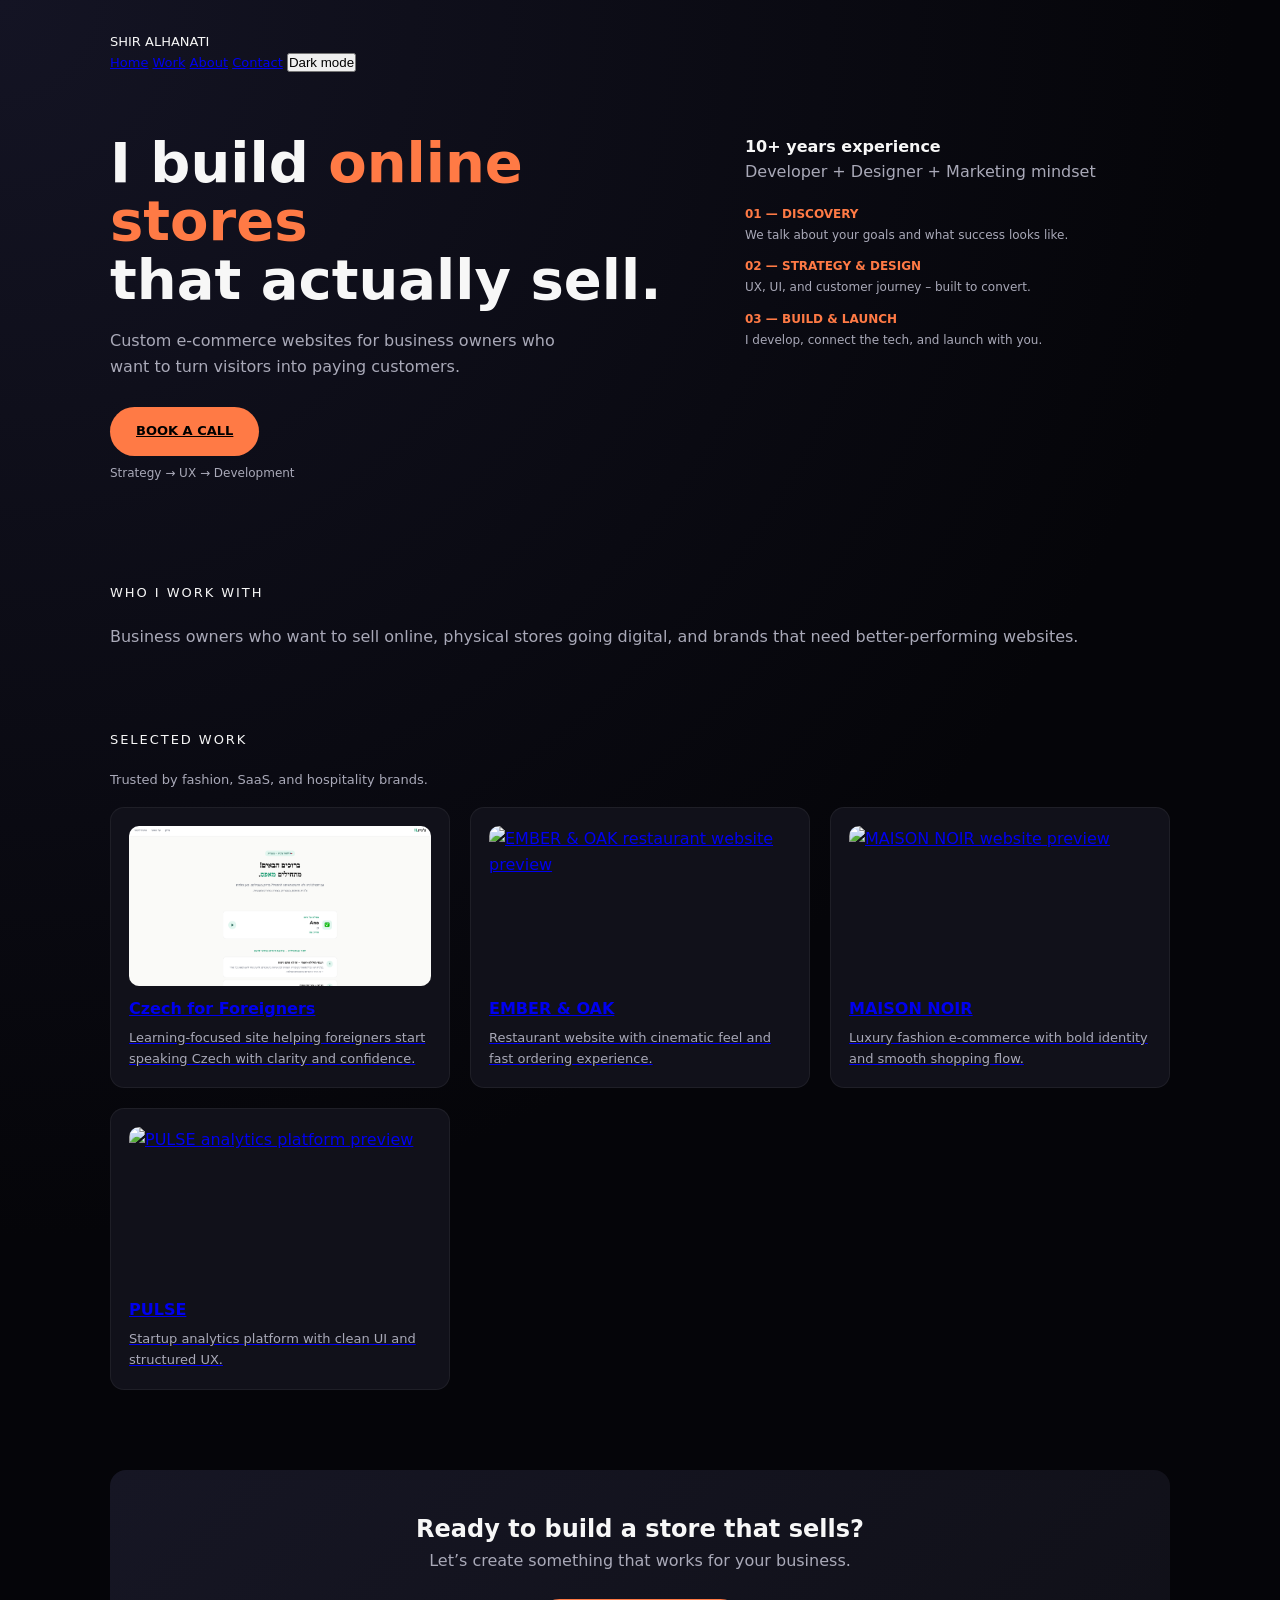
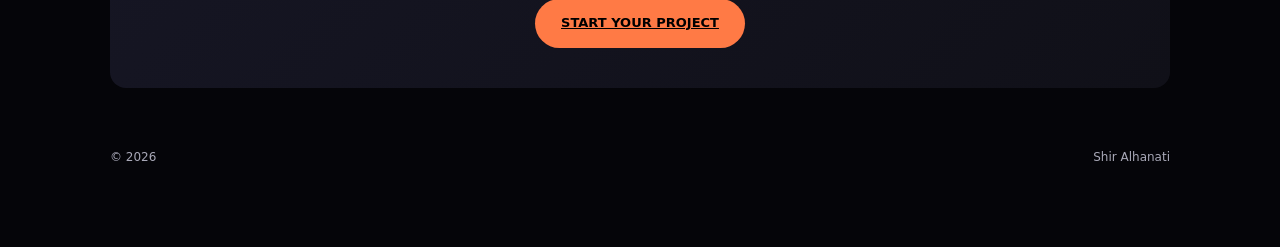
==== index.html @ 00296b47 "Update index.html" ====
<!DOCTYPE html>
<html lang="en" data-theme="dark">
<head>
<meta charset="UTF-8" />
<meta name="viewport" content="width=device-width, initial-scale=1" />
<title>Shir Alhanati — E-commerce Web Designer</title>

<style>
:root {
  --bg: #050509;
  --bg-gradient: radial-gradient(circle at top left, #141424 0, #050509 55%);
  --text: #f7f7f7;
  --muted: #a9a9b8;
  --accent: #ff7a45;
  --card: #11111a;
}

/* מצב בהיר */
:root[data-theme='light'] {
  --bg: #f3f4f8;
  --bg-gradient: radial-gradient(circle at top left, #ffffff 0, #e2e6f2 55%);
  --text: #151623;
  --muted: #6b6f82;
  --accent: #ff8b5c; /* קצת יותר רך מהכתום הקיים */
  --card: #ffffff;
}

* { box-sizing: border-box; margin: 0; padding: 0; }

body {
  font-family: system-ui, -apple-system, "Inter", sans-serif;
  background: var(--bg-gradient);
  color: var(--text);
  line-height: 1.6;
}

.page {
  max-width: 1100px;
  margin: auto;
  padding: 32px 20px 80px;
}

header {
  display: flex;
  justify-content: space-between;
  margin-bottom: 60px;
  font-size: 13px;
}

.badge { color: var(--muted); }

/* כפתור מצב */
.theme-toggle {
  border-radius: 999px;
  padding: 6px 14px;
  font-size: 12px;
  border: 1px solid rgba(255,255,255,0.2);
  background: rgba(0,0,0,0.25);
  color: var(--text);
  cursor: pointer;
}

:root[data-theme='light'] .theme-toggle {
  border-color: rgba(0,0,0,0.15);
  background: rgba(255,255,255,0.85);
}

/* HERO */
.hero {
  display: grid;
  grid-template-columns: 1.4fr 1fr;
  gap: 40px;
  margin-bottom: 100px;
}

@media (max-width: 768px) {
  .hero { grid-template-columns: 1fr; }
}

.hero-title {
  font-size: clamp(38px, 6vw, 56px);
  line-height: 1.05;
  margin-bottom: 18px;
  opacity: 0;
  transform: translateY(20px);
  animation: fadeUp 0.8s ease forwards;
}

.accent { color: var(--accent); }

.hero-text {
  color: var(--muted);
  max-width: 460px;
  margin-bottom: 28px;
  opacity: 0;
  transform: translateY(20px);
  animation: fadeUp 0.8s ease forwards;
  animation-delay: 0.2s;
}

.cta {
  display: inline-block;
  padding: 14px 26px;
  background: var(--accent);
  color: black;
  border-radius: 999px;
  font-weight: 600;
  text-transform: uppercase;
  font-size: 13px;
  transition: transform 0.2s ease, box-shadow 0.2s ease;
}

.cta:hover {
  transform: translateY(-3px) scale(1.02);
  box-shadow: 0 10px 30px rgba(0,0,0,0.5);
}

.-card {
  background: var(--card);
  padding: 20px;
  border-radius: 16px;
  border: 1px solid rgba(255,255,255,0.08);
  transition: transform 0.3s ease;
}

.-card:hover {
  transform: rotate(-1deg) scale(1.02);
}

/* כרטיסי פרויקטים */
.card {
  background: var(--card);
  padding: 18px;
  border-radius: 14px;
  border: 1px solid rgba(255,255,255,0.06);
  transition: transform 0.2s ease, border 0.2s ease, box-shadow 0.2s ease;
  overflow: hidden; /* כדי שהתמונה תישאר בתוך הכרטיס */
}

.card:hover {
  transform: translateY(-6px) scale(1.02);
  border: 1px solid rgba(255,255,255,0.2);
  box-shadow: 0 18px 40px rgba(0,0,0,0.55);
}

.project-image {
  width: 100%;
  height: 160px;        /* אפשר לשחק בין 140–200 */
  object-fit: cover;
  border-radius: 10px;
  display: block;
  margin-bottom: 10px;
  transition: transform 0.25s ease;
}

.card:hover .project-image {
  transform: scale(1.05) translateY(-2px);
}

/* SECTION */
.section { margin-bottom: 80px; }

.section-title {
  font-size: 13px;
  text-transform: uppercase;
  letter-spacing: 0.15em;
  margin-bottom: 20px;
}

.text-muted { color: var(--muted); }

/* GRID */
.grid {
  display: grid;
  gap: 20px;
}

.grid-3 {
  grid-template-columns: repeat(3, 1fr);
}

@media (max-width: 900px) {
  .grid-3 { grid-template-columns: 1fr 1fr; }
}

@media (max-width: 600px) {
  .grid-3 { grid-template-columns: 1fr; }
}

.project-title { font-weight: 600; margin-bottom: 6px; }
.project-desc { font-size: 13px; color: var(--muted); }

/* CTA SECTION */
.cta-section {
  text-align: center;
  padding: 40px;
  border-radius: 16px;
  background: linear-gradient(135deg, #161624, #101018);
}

/* אפשר להחליף ל-var אם תרצי שגם היא תתבהר */
:root[data-theme='light'] .cta-section {
  background: linear-gradient(135deg, #ffffff, #e5e7f0);
}

footer {
  margin-top: 60px;
  font-size: 12px;
  color: var(--muted);
  display: flex;
  justify-content: space-between;
}

/* ANIMATIONS */
@keyframes fadeUp {
  to {
    opacity: 1;
    transform: translateY(0);
  }
}

.reveal {
  opacity: 0;
  transform: translateY(20px);
  transition: all 0.6s ease;
}

.reveal.active {
  opacity: 1;
  transform: translateY(0);
}
</style>
</head>

<body>
<div class="page">

<header>
  <nav class="nav">
    <div class="logo">
      SHIR <span>ALHANATI</span>
    </div>
    <div class="nav-links">
      <a href="/" class="active">Home</a>
      <a href="/#work">Work</a>
      <a href="/about.html">About</a>
      <a href="mailto:shiralhanati@icloud.com?subject=Start%20a%20project">Contact</a>
      <button class="toggle-btn" id="themeToggle">Dark mode</button>
    </div>
  </nav>
</header>

<section class="hero">

<div>
  <h1 class="hero-title">
    I build <span class="accent">online stores</span><br>
    that actually sell.
  </h1>

  <p class="hero-text">
    Custom e-commerce websites for business owners who want to turn visitors into paying customers.
  </p>

  <a class="cta" href="mailto:shiralhanati@icloud.com?subject=Book%20a%20call">Book a call</a>
  <p class="text-muted" style="font-size:12px; margin-top:8px;">
    Strategy → UX → Development
  </p>
</div>

<div class="hero-card">
  <strong>10+ years experience</strong>
  <p class="text-muted" style="margin-bottom: 20px;">Developer + Designer + Marketing mindset</p>

  <div style="display: flex; flex-direction: column; gap: 12px; margin-top: 8px;">
    <div>
      <div style="font-size: 12px; color: var(--accent); font-weight: 600; margin-bottom: 2px;">01 — DISCOVERY</div>
      <div style="font-size: 12px; color: var(--muted);">We talk about your goals and what success looks like.</div>
    </div>
    <div>
      <div style="font-size: 12px; color: var(--accent); font-weight: 600; margin-bottom: 2px;">02 — STRATEGY & DESIGN</div>
      <div style="font-size: 12px; color: var(--muted);">UX, UI, and customer journey – built to convert.</div>
    </div>
    <div>
      <div style="font-size: 12px; color: var(--accent); font-weight: 600; margin-bottom: 2px;">03 — BUILD & LAUNCH</div>
      <div style="font-size: 12px; color: var(--muted);">I develop, connect the tech, and launch with you.</div>
    </div>
  </div>
</div>

</section>

<section class="section reveal">
  <div class="section-title">Who I work with</div>
  <div class="text-muted">
    Business owners who want to sell online, physical stores going digital, and brands that need better-performing websites.
  </div>
</section>

<section class="section reveal">
  <div class="section-title">Selected work</div>
  <p class="text-muted" style="margin-bottom:16px; font-size:13px;">
    Trusted by fashion, SaaS, and hospitality brands.
  </p>

  <div class="grid grid-3">
    <a class="card" href="https://czech-for-foreigners.netlify.app/" target="_blank">
      <img class="project-image"
           src="assets/czech-for-foreigners-screenshot.png"
           alt="Czech for Foreigners website preview">
      <div class="project-title">Czech for Foreigners</div>
      <div class="project-desc">
        Learning-focused site helping foreigners start speaking Czech with clarity and confidence.
      </div>
    </a>

    <a class="card" href="https://ember-and-oak-pink.vercel.app/" target="_blank">
      <img class="project-image"
           src="assets/ember-and-oak-screenshot.png"
           alt="EMBER & OAK restaurant website preview">
      <div class="project-title">EMBER & OAK</div>
      <div class="project-desc">
        Restaurant website with cinematic feel and fast ordering experience.
      </div>
    </a>

    <a class="card" href="https://maison-noir-nu.vercel.app/" target="_blank">
      <img class="project-image"
           src="assets/maison-noir-screenshot.png"
           alt="MAISON NOIR website preview">
      <div class="project-title">MAISON NOIR</div>
      <div class="project-desc">
        Luxury fashion e-commerce with bold identity and smooth shopping flow.
      </div>
    </a>

    <a class="card" href="https://pulse-saas-tau.vercel.app/" target="_blank">
      <img class="project-image"
           src="assets/pulse-screenshot.png"
           alt="PULSE analytics platform preview">
      <div class="project-title">PULSE</div>
      <div class="project-desc">
        Startup analytics platform with clean UI and structured UX.
      </div>
    </a>
  </div>
</section>

<section class="cta-section reveal">
  <h2>Ready to build a store that sells?</h2>
  <p class="text-muted">Let’s create something that works for your business.</p>
  <br>
  <a class="cta" href="mailto:shiralhanati@icloud.com">Start your project</a>
</section>

<footer>
  <span>© 2026</span>
  <span>Shir Alhanati</span>
</footer>

</div>

<script>
const reveals = document.querySelectorAll('.reveal');

function checkReveals() {
  reveals.forEach(el => {
    const top = el.getBoundingClientRect().top;
    if (top < window.innerHeight) {
      el.classList.add('active');
    }
  });
}

window.addEventListener('scroll', checkReveals);
checkReveals();

const toggleBtn = document.getElementById('theme-toggle');
const root = document.documentElement;
let currentTheme = root.dataset.theme || 'dark';

function applyTheme(theme) {
  root.setAttribute('data-theme', theme);
  toggleBtn.textContent = theme === 'light' ? 'Dark mode' : 'Light mode';
}

applyTheme(currentTheme);

toggleBtn.addEventListener('click', () => {
  currentTheme = currentTheme === 'dark' ? 'light' : 'dark';
  applyTheme(currentTheme);
});
</script>

</body>
</html>
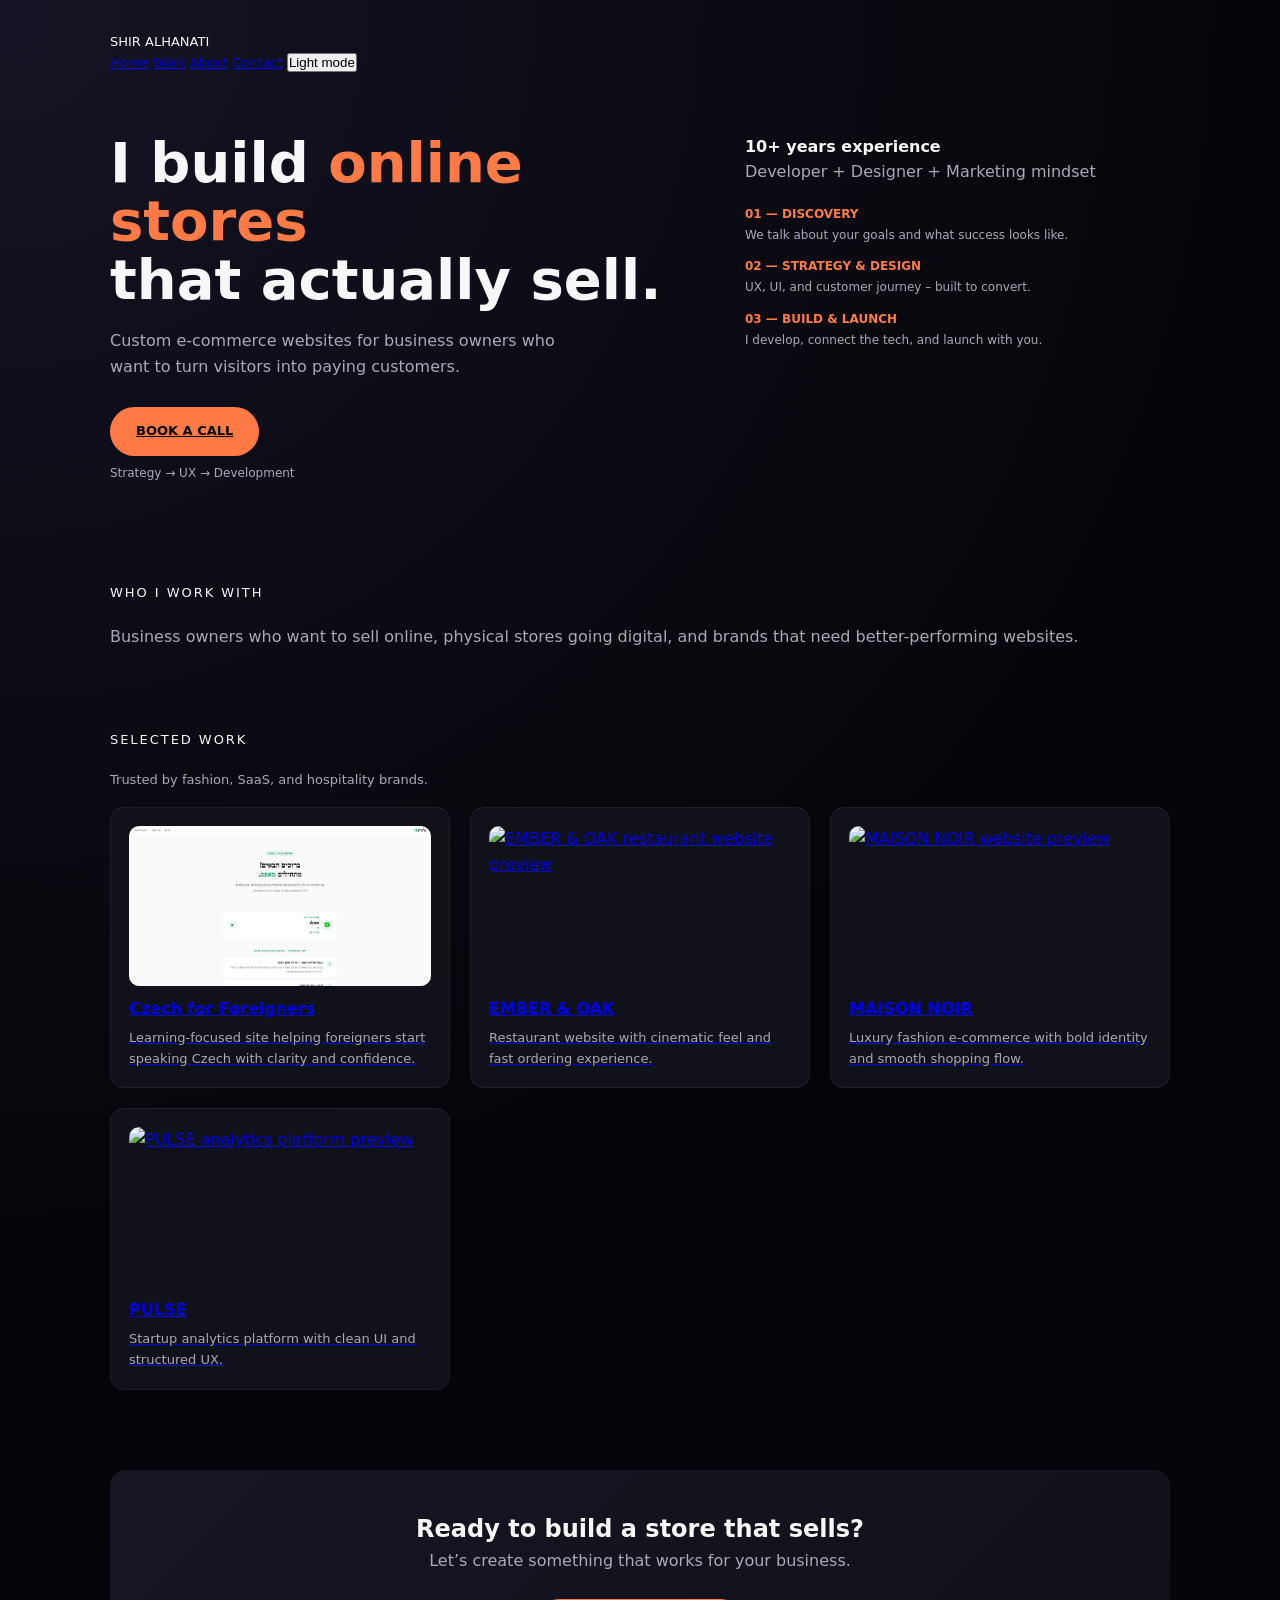
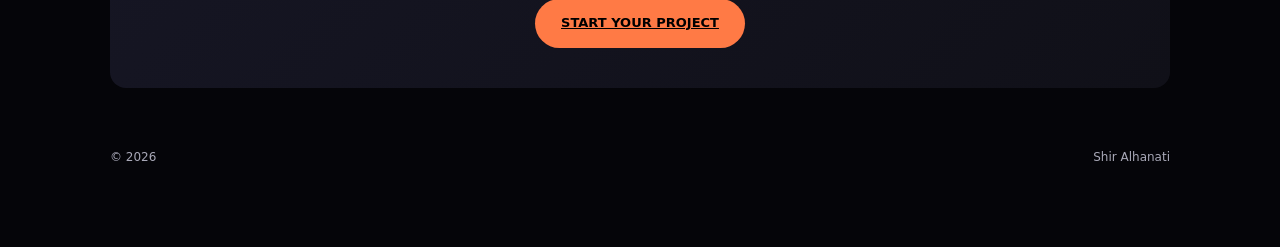
==== commit 10565928: "Update index.html" ====
--- a/index.html
+++ b/index.html
@@ -361,35 +361,36 @@
 </div>
 
 <script>
-const reveals = document.querySelectorAll('.reveal');
-
-function checkReveals() {
-  reveals.forEach(el => {
-    const top = el.getBoundingClientRect().top;
-    if (top < window.innerHeight) {
-      el.classList.add('active');
-    }
+  const root = document.documentElement;
+  const toggleBtn = document.getElementById('themeToggle');
+  let currentTheme = localStorage.getItem('theme') || 'dark';
+
+  function applyTheme(theme) {
+    root.setAttribute('data-theme', theme);
+    // הטקסט על הכפתור: מה יקרה *אחרי* שלוחצים
+    toggleBtn.textContent = theme === 'light' ? 'Dark mode' : 'Light mode';
+  }
+
+  applyTheme(currentTheme);
+
+  toggleBtn.addEventListener('click', () => {
+    currentTheme = currentTheme === 'dark' ? 'light' : 'dark';
+    localStorage.setItem('theme', currentTheme);
+    applyTheme(currentTheme);
   });
-}
-
-window.addEventListener('scroll', checkReveals);
-checkReveals();
-
-const toggleBtn = document.getElementById('theme-toggle');
-const root = document.documentElement;
-let currentTheme = root.dataset.theme || 'dark';
-
-function applyTheme(theme) {
-  root.setAttribute('data-theme', theme);
-  toggleBtn.textContent = theme === 'light' ? 'Dark mode' : 'Light mode';
-}
-
-applyTheme(currentTheme);
-
-toggleBtn.addEventListener('click', () => {
-  currentTheme = currentTheme === 'dark' ? 'light' : 'dark';
-  applyTheme(currentTheme);
-});
+
+  // אם את משתמשת ב-reveal בדף הבית:
+  const reveals = document.querySelectorAll('.reveal');
+  function checkReveals() {
+    reveals.forEach(el => {
+      const top = el.getBoundingClientRect().top;
+      if (top < window.innerHeight) {
+        el.classList.add('active');
+      }
+    });
+  }
+  window.addEventListener('scroll', checkReveals);
+  checkReveals();
 </script>
 
 </body>
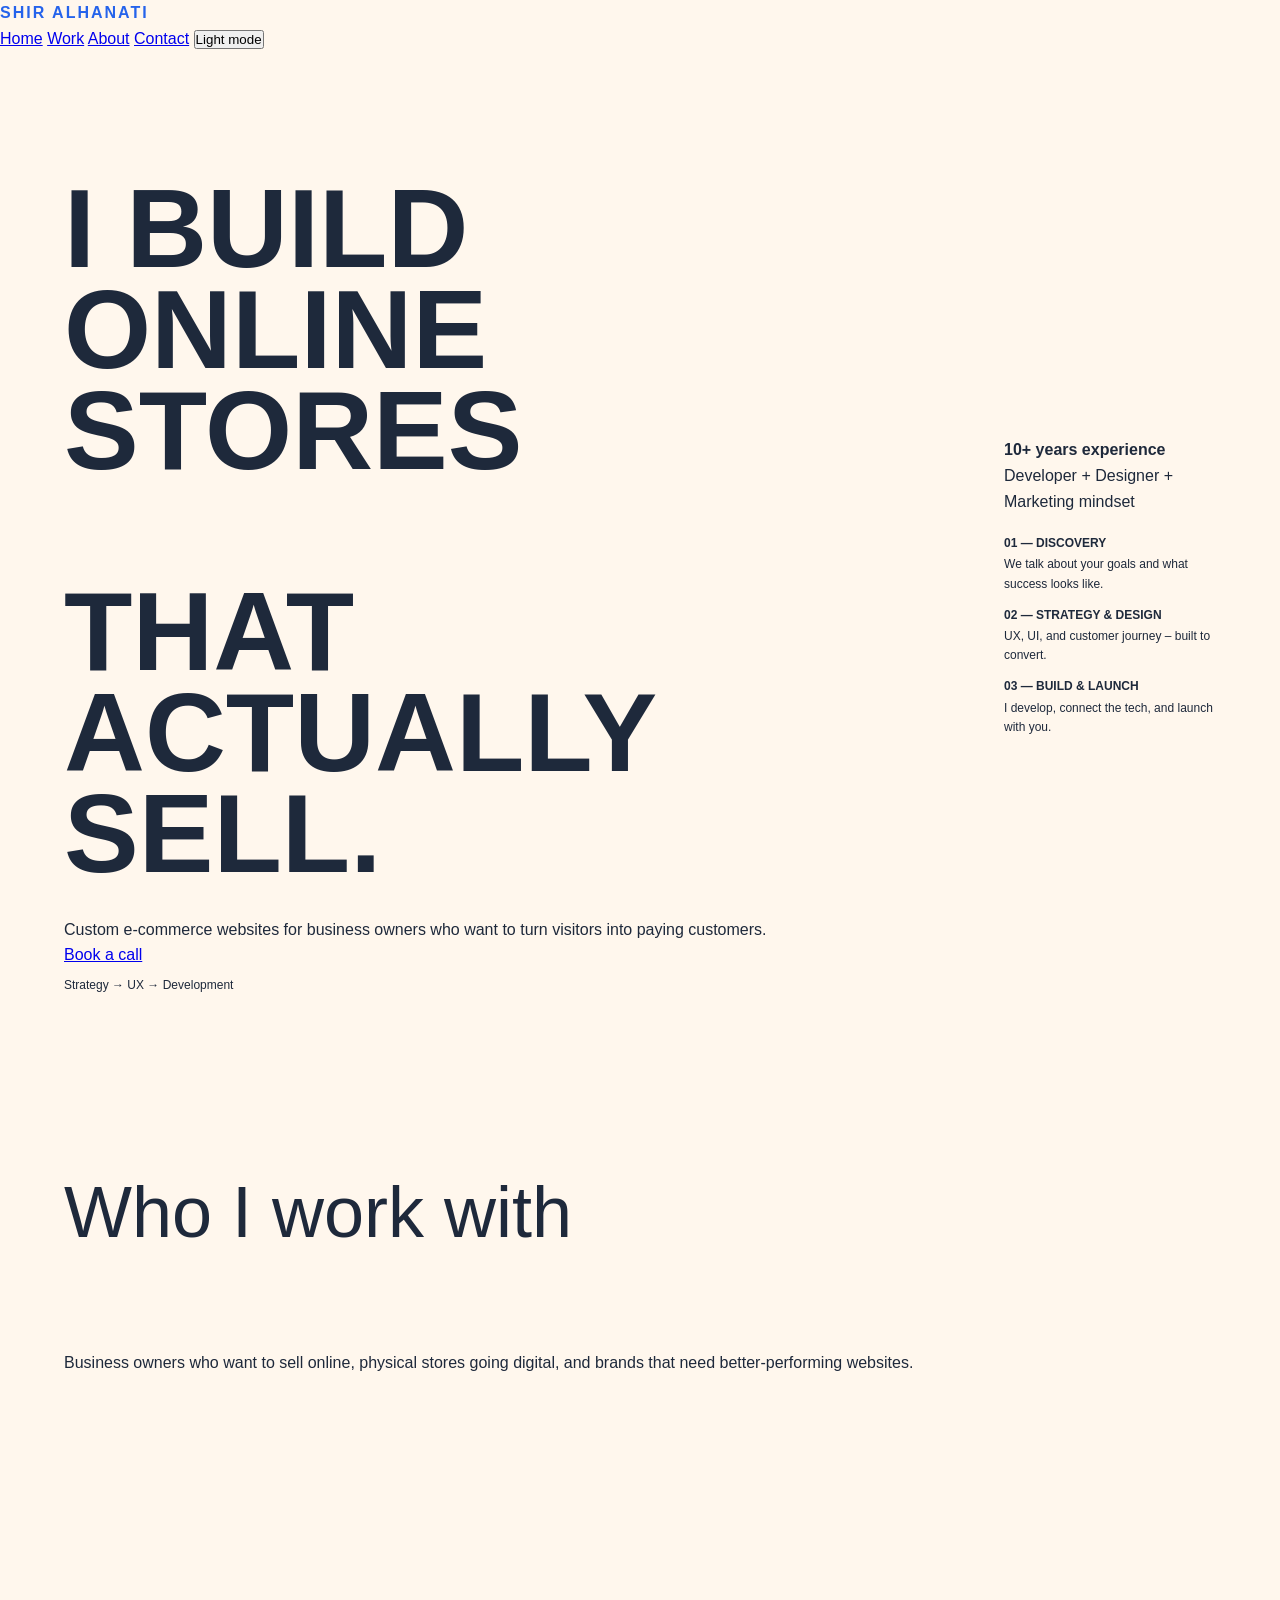
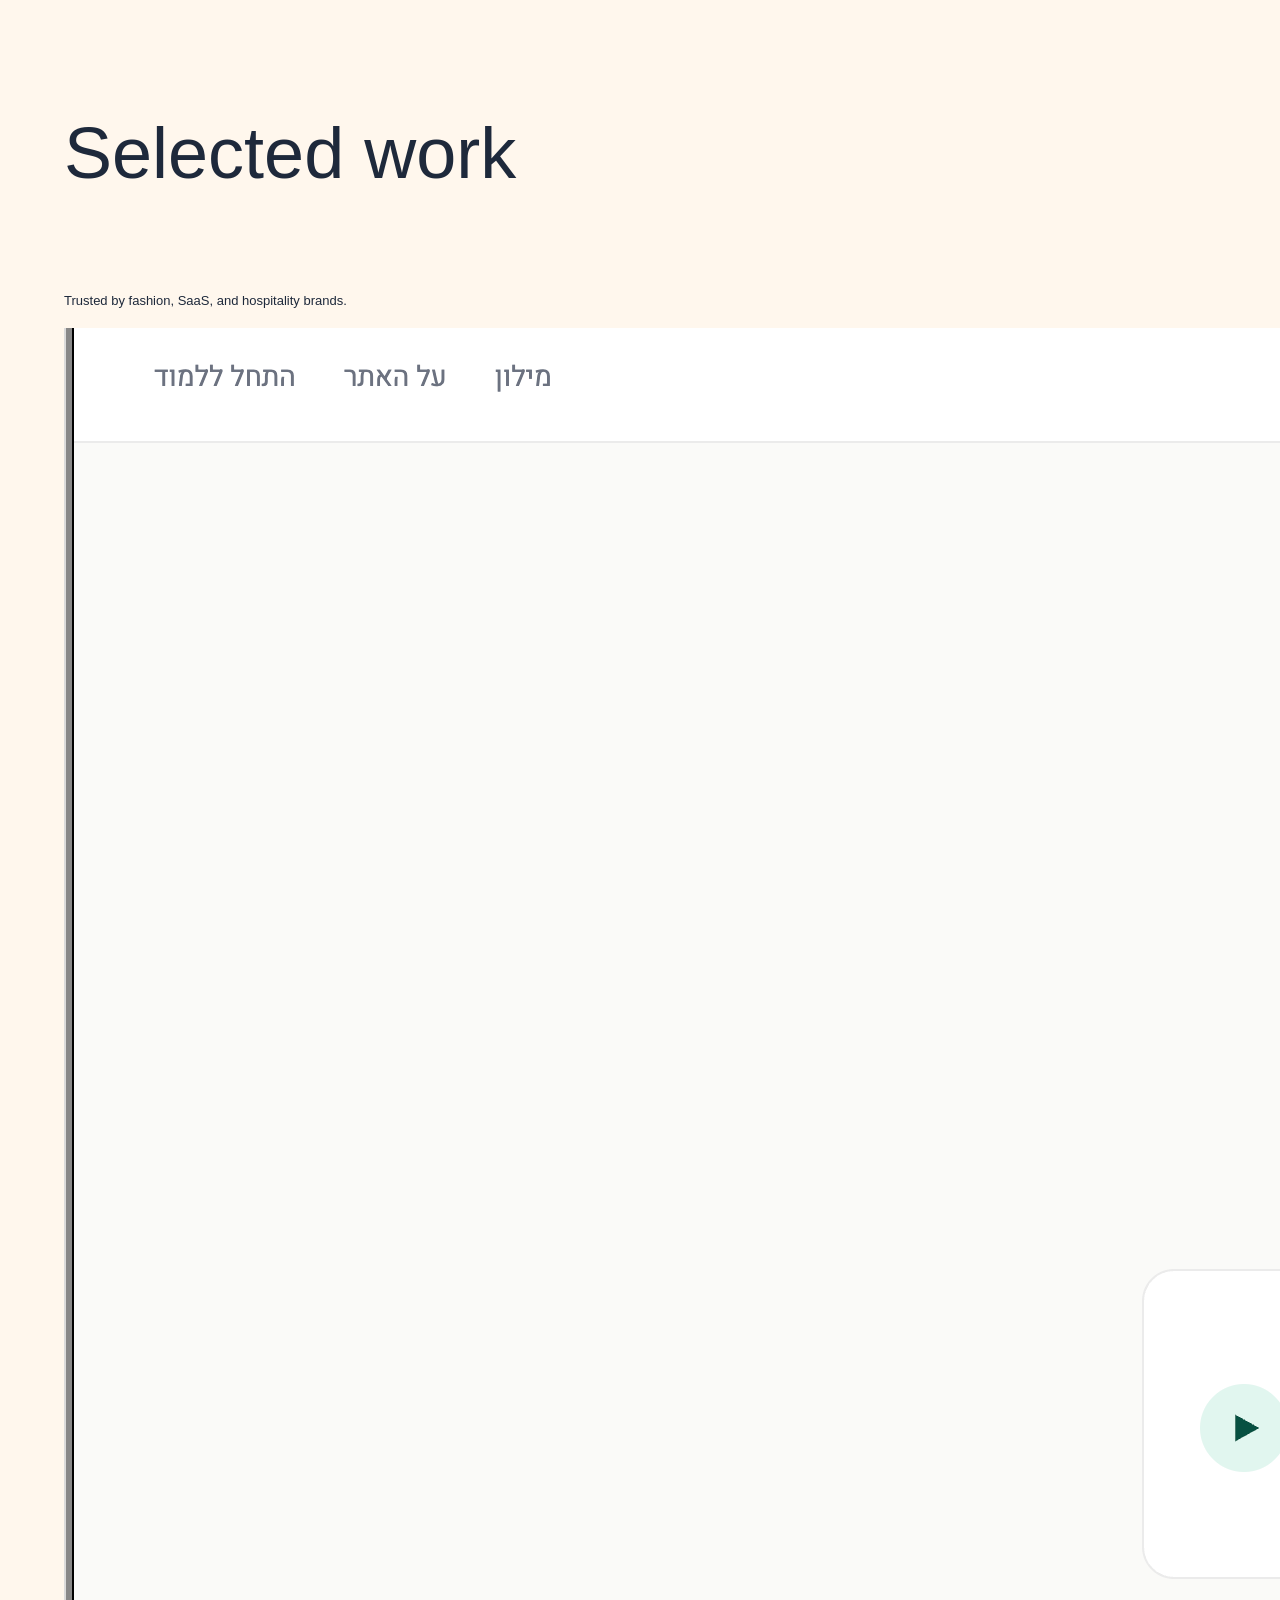
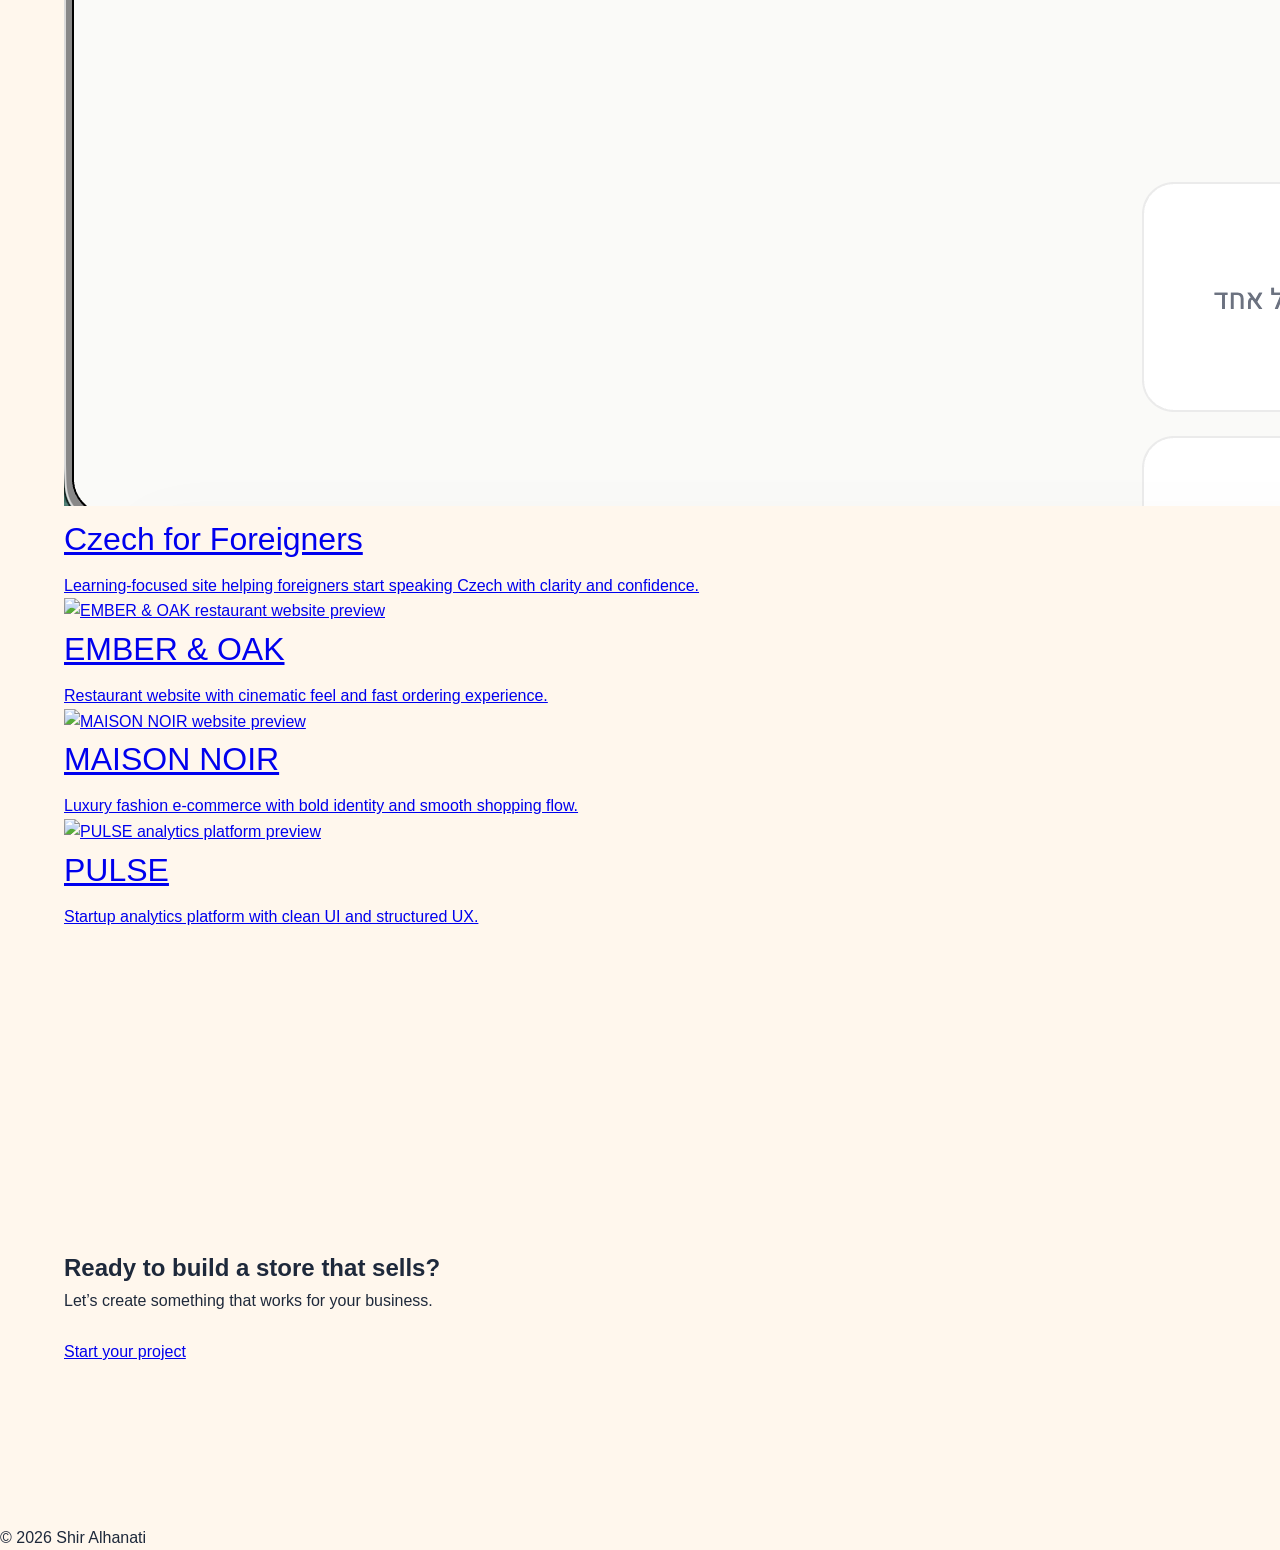
==== commit 9b902558: "Update index.html" ====
--- a/index.html
+++ b/index.html
@@ -5,231 +5,7 @@
 <meta name="viewport" content="width=device-width, initial-scale=1" />
 <title>Shir Alhanati — E-commerce Web Designer</title>
 
-<style>
-:root {
-  --bg: #050509;
-  --bg-gradient: radial-gradient(circle at top left, #141424 0, #050509 55%);
-  --text: #f7f7f7;
-  --muted: #a9a9b8;
-  --accent: #ff7a45;
-  --card: #11111a;
-}
-
-/* מצב בהיר */
-:root[data-theme='light'] {
-  --bg: #f3f4f8;
-  --bg-gradient: radial-gradient(circle at top left, #ffffff 0, #e2e6f2 55%);
-  --text: #151623;
-  --muted: #6b6f82;
-  --accent: #ff8b5c; /* קצת יותר רך מהכתום הקיים */
-  --card: #ffffff;
-}
-
-* { box-sizing: border-box; margin: 0; padding: 0; }
-
-body {
-  font-family: system-ui, -apple-system, "Inter", sans-serif;
-  background: var(--bg-gradient);
-  color: var(--text);
-  line-height: 1.6;
-}
-
-.page {
-  max-width: 1100px;
-  margin: auto;
-  padding: 32px 20px 80px;
-}
-
-header {
-  display: flex;
-  justify-content: space-between;
-  margin-bottom: 60px;
-  font-size: 13px;
-}
-
-.badge { color: var(--muted); }
-
-/* כפתור מצב */
-.theme-toggle {
-  border-radius: 999px;
-  padding: 6px 14px;
-  font-size: 12px;
-  border: 1px solid rgba(255,255,255,0.2);
-  background: rgba(0,0,0,0.25);
-  color: var(--text);
-  cursor: pointer;
-}
-
-:root[data-theme='light'] .theme-toggle {
-  border-color: rgba(0,0,0,0.15);
-  background: rgba(255,255,255,0.85);
-}
-
-/* HERO */
-.hero {
-  display: grid;
-  grid-template-columns: 1.4fr 1fr;
-  gap: 40px;
-  margin-bottom: 100px;
-}
-
-@media (max-width: 768px) {
-  .hero { grid-template-columns: 1fr; }
-}
-
-.hero-title {
-  font-size: clamp(38px, 6vw, 56px);
-  line-height: 1.05;
-  margin-bottom: 18px;
-  opacity: 0;
-  transform: translateY(20px);
-  animation: fadeUp 0.8s ease forwards;
-}
-
-.accent { color: var(--accent); }
-
-.hero-text {
-  color: var(--muted);
-  max-width: 460px;
-  margin-bottom: 28px;
-  opacity: 0;
-  transform: translateY(20px);
-  animation: fadeUp 0.8s ease forwards;
-  animation-delay: 0.2s;
-}
-
-.cta {
-  display: inline-block;
-  padding: 14px 26px;
-  background: var(--accent);
-  color: black;
-  border-radius: 999px;
-  font-weight: 600;
-  text-transform: uppercase;
-  font-size: 13px;
-  transition: transform 0.2s ease, box-shadow 0.2s ease;
-}
-
-.cta:hover {
-  transform: translateY(-3px) scale(1.02);
-  box-shadow: 0 10px 30px rgba(0,0,0,0.5);
-}
-
-.-card {
-  background: var(--card);
-  padding: 20px;
-  border-radius: 16px;
-  border: 1px solid rgba(255,255,255,0.08);
-  transition: transform 0.3s ease;
-}
-
-.-card:hover {
-  transform: rotate(-1deg) scale(1.02);
-}
-
-/* כרטיסי פרויקטים */
-.card {
-  background: var(--card);
-  padding: 18px;
-  border-radius: 14px;
-  border: 1px solid rgba(255,255,255,0.06);
-  transition: transform 0.2s ease, border 0.2s ease, box-shadow 0.2s ease;
-  overflow: hidden; /* כדי שהתמונה תישאר בתוך הכרטיס */
-}
-
-.card:hover {
-  transform: translateY(-6px) scale(1.02);
-  border: 1px solid rgba(255,255,255,0.2);
-  box-shadow: 0 18px 40px rgba(0,0,0,0.55);
-}
-
-.project-image {
-  width: 100%;
-  height: 160px;        /* אפשר לשחק בין 140–200 */
-  object-fit: cover;
-  border-radius: 10px;
-  display: block;
-  margin-bottom: 10px;
-  transition: transform 0.25s ease;
-}
-
-.card:hover .project-image {
-  transform: scale(1.05) translateY(-2px);
-}
-
-/* SECTION */
-.section { margin-bottom: 80px; }
-
-.section-title {
-  font-size: 13px;
-  text-transform: uppercase;
-  letter-spacing: 0.15em;
-  margin-bottom: 20px;
-}
-
-.text-muted { color: var(--muted); }
-
-/* GRID */
-.grid {
-  display: grid;
-  gap: 20px;
-}
-
-.grid-3 {
-  grid-template-columns: repeat(3, 1fr);
-}
-
-@media (max-width: 900px) {
-  .grid-3 { grid-template-columns: 1fr 1fr; }
-}
-
-@media (max-width: 600px) {
-  .grid-3 { grid-template-columns: 1fr; }
-}
-
-.project-title { font-weight: 600; margin-bottom: 6px; }
-.project-desc { font-size: 13px; color: var(--muted); }
-
-/* CTA SECTION */
-.cta-section {
-  text-align: center;
-  padding: 40px;
-  border-radius: 16px;
-  background: linear-gradient(135deg, #161624, #101018);
-}
-
-/* אפשר להחליף ל-var אם תרצי שגם היא תתבהר */
-:root[data-theme='light'] .cta-section {
-  background: linear-gradient(135deg, #ffffff, #e5e7f0);
-}
-
-footer {
-  margin-top: 60px;
-  font-size: 12px;
-  color: var(--muted);
-  display: flex;
-  justify-content: space-between;
-}
-
-/* ANIMATIONS */
-@keyframes fadeUp {
-  to {
-    opacity: 1;
-    transform: translateY(0);
-  }
-}
-
-.reveal {
-  opacity: 0;
-  transform: translateY(20px);
-  transition: all 0.6s ease;
-}
-
-.reveal.active {
-  opacity: 1;
-  transform: translateY(0);
-}
-</style>
+<link rel="stylesheet" href="style.css">
 </head>
 
 <body>
--- a/style.css
+++ b/style.css
@@ -0,0 +1,250 @@
+:root {
+  --color-bg: #fff7ed;
+  --color-surface: #ffedd5;
+  --color-primary: #f97316;
+  --color-blue: #2563eb;
+  --color-accent: #16a34a;
+  --color-text: #1e293b;
+  --color-text-muted: #64748b;
+  --font-main: 'Satoshi', sans-serif;
+  --font-heading: 'Clash Display', sans-serif;
+}
+
+* {
+  margin: 0;
+  padding: 0;
+  box-sizing: border-box;
+}
+
+body {
+  background-color: var(--color-bg);
+  color: var(--color-text);
+  font-family: var(--font-main);
+  line-height: 1.6;
+  overflow-x: hidden;
+}
+
+.grid-background {
+  position: fixed;
+  top: 0;
+  left: 0;
+  width: 100%;
+  height: 100%;
+  background-image: linear-gradient(var(--color-surface) 1px, transparent 1px),
+    linear-gradient(90deg, var(--color-surface) 1px, transparent 1px);
+  background-size: 50px 50px;
+  opacity: 0.3;
+  z-index: -1;
+}
+
+.header {
+  position: fixed;
+  top: 0;
+  width: 100%;
+  padding: 1.5rem 5%;
+  z-index: 1000;
+  display: flex;
+  justify-content: space-between;
+  align-items: center;
+  background: rgba(255, 247, 237, 0.8);
+  backdrop-filter: blur(10px);
+  border-bottom: 1px solid rgba(0,0,0,0.05);
+}
+
+.logo {
+  font-family: var(--font-heading);
+  font-weight: 700;
+  letter-spacing: 2px;
+  color: var(--color-blue);
+}
+
+#langToggle {
+  background: none;
+  border: 1px solid var(--color-text);
+  color: var(--color-text);
+  padding: 0.5rem 1.2rem;
+  cursor: pointer;
+  border-radius: 20px;
+  font-weight: 700;
+  transition: all 0.3s ease;
+}
+
+#langToggle:hover {
+  background: var(--color-text);
+  color: white;
+}
+
+.hero {
+  min-height: 100vh;
+  display: flex;
+  align-items: center;
+  padding: 8rem 5% 0 5%;
+  gap: 4rem;
+  max-width: 1400px;
+  margin: 0 auto;
+}
+
+.hero-content {
+  flex: 1.2;
+}
+
+.hero-title {
+  font-family: var(--font-heading);
+  font-size: clamp(3rem, 10vw, 7rem);
+  line-height: 0.9;
+  margin-bottom: 2rem;
+  text-transform: uppercase;
+}
+
+.hero-title span {
+  display: block;
+}
+
+.hero-title .italic {
+  font-style: italic;
+  font-weight: 400;
+  color: var(--color-primary);
+}
+
+.hero-subtitle {
+  font-size: 1.25rem;
+  color: var(--color-text-muted);
+  max-width: 600px;
+  margin-top: 2rem;
+}
+
+.btn {
+  display: inline-block;
+  margin-top: 3rem;
+  padding: 1.2rem 3rem;
+  background-color: var(--color-primary);
+  color: white;
+  text-decoration: none;
+  font-weight: 700;
+  letter-spacing: 1px;
+  transition: all 0.3s cubic-bezier(0.4, 0, 0.2, 1);
+  border-radius: 50px;
+}
+
+.btn:hover {
+  transform: translateY(-5px);
+  box-shadow: 0 15px 30px rgba(249, 115, 22, 0.3);
+  background-color: #ea580c;
+}
+
+.hero-image-container {
+  flex: 1;
+  height: 70vh;
+  border-radius: 40px;
+  overflow: hidden;
+  box-shadow: 20px 20px 60px rgba(0,0,0,0.1);
+  border: 8px solid white;
+}
+
+.hero-image-container img {
+  width: 100%;
+  height: 100%;
+  object-fit: cover;
+}
+
+section {
+  padding: 10rem 5%;
+  max-width: 1400px;
+  margin: 0 auto;
+}
+
+.section-tag {
+  color: var(--color-accent);
+  text-transform: uppercase;
+  letter-spacing: 4px;
+  font-size: 0.9rem;
+  font-weight: 800;
+  margin-bottom: 1.5rem;
+  display: inline-block;
+  border-bottom: 2px solid var(--color-accent);
+}
+
+.section-title {
+  font-family: var(--font-heading);
+  font-size: clamp(2.5rem, 6vw, 4.5rem);
+  margin-bottom: 5rem;
+}
+
+.projects-grid {
+  display: grid;
+  grid-template-columns: repeat(auto-fit, minmax(450px, 1fr));
+  gap: 4rem;
+}
+
+.project-card {
+  text-decoration: none;
+  color: inherit;
+  display: block;
+}
+
+.project-img {
+  aspect-ratio: 16/9;
+  background-color: white;
+  margin-bottom: 2rem;
+  border-radius: 30px;
+  transition: all 0.6s cubic-bezier(0.23, 1, 0.32, 1);
+  box-shadow: 0 10px 30px rgba(0,0,0,0.05);
+  border: 1px solid rgba(0,0,0,0.05);
+}
+
+.project-card:hover .project-img {
+  transform: translateY(-15px);
+  box-shadow: 0 30px 60px rgba(0,0,0,0.1);
+  border-color: var(--color-blue);
+}
+
+.project-title {
+  font-family: var(--font-heading);
+  font-size: 2rem;
+  margin-bottom: 0.5rem;
+}
+
+.project-card p {
+  color: var(--color-text-muted);
+  font-size: 1.1rem;
+}
+
+.fade-in {
+  opacity: 0;
+  animation: fadeIn 1.5s cubic-bezier(0.2, 0.8, 0.2, 1) forwards;
+}
+
+@keyframes fadeIn {
+  from { opacity: 0; transform: translateY(40px); }
+  to { opacity: 1; transform: translateY(0); }
+}
+
+@media (max-width: 1024px) {
+  .hero {
+    flex-direction: column-reverse;
+    text-align: center;
+    padding-top: 10rem;
+    height: auto;
+  }
+  .hero-subtitle {
+    margin: 2rem auto;
+  }
+  .hero-image-container {
+    width: 100%;
+    height: 50vh;
+  }
+}
+
+[dir="rtl"] .hero-title .italic {
+  display: inline-block;
+}
+
+[dir="rtl"] .hero {
+  flex-direction: row-reverse;
+}
+
+@media (max-width: 1024px) {
+  [dir="rtl"] .hero {
+    flex-direction: column-reverse;
+  }
+}
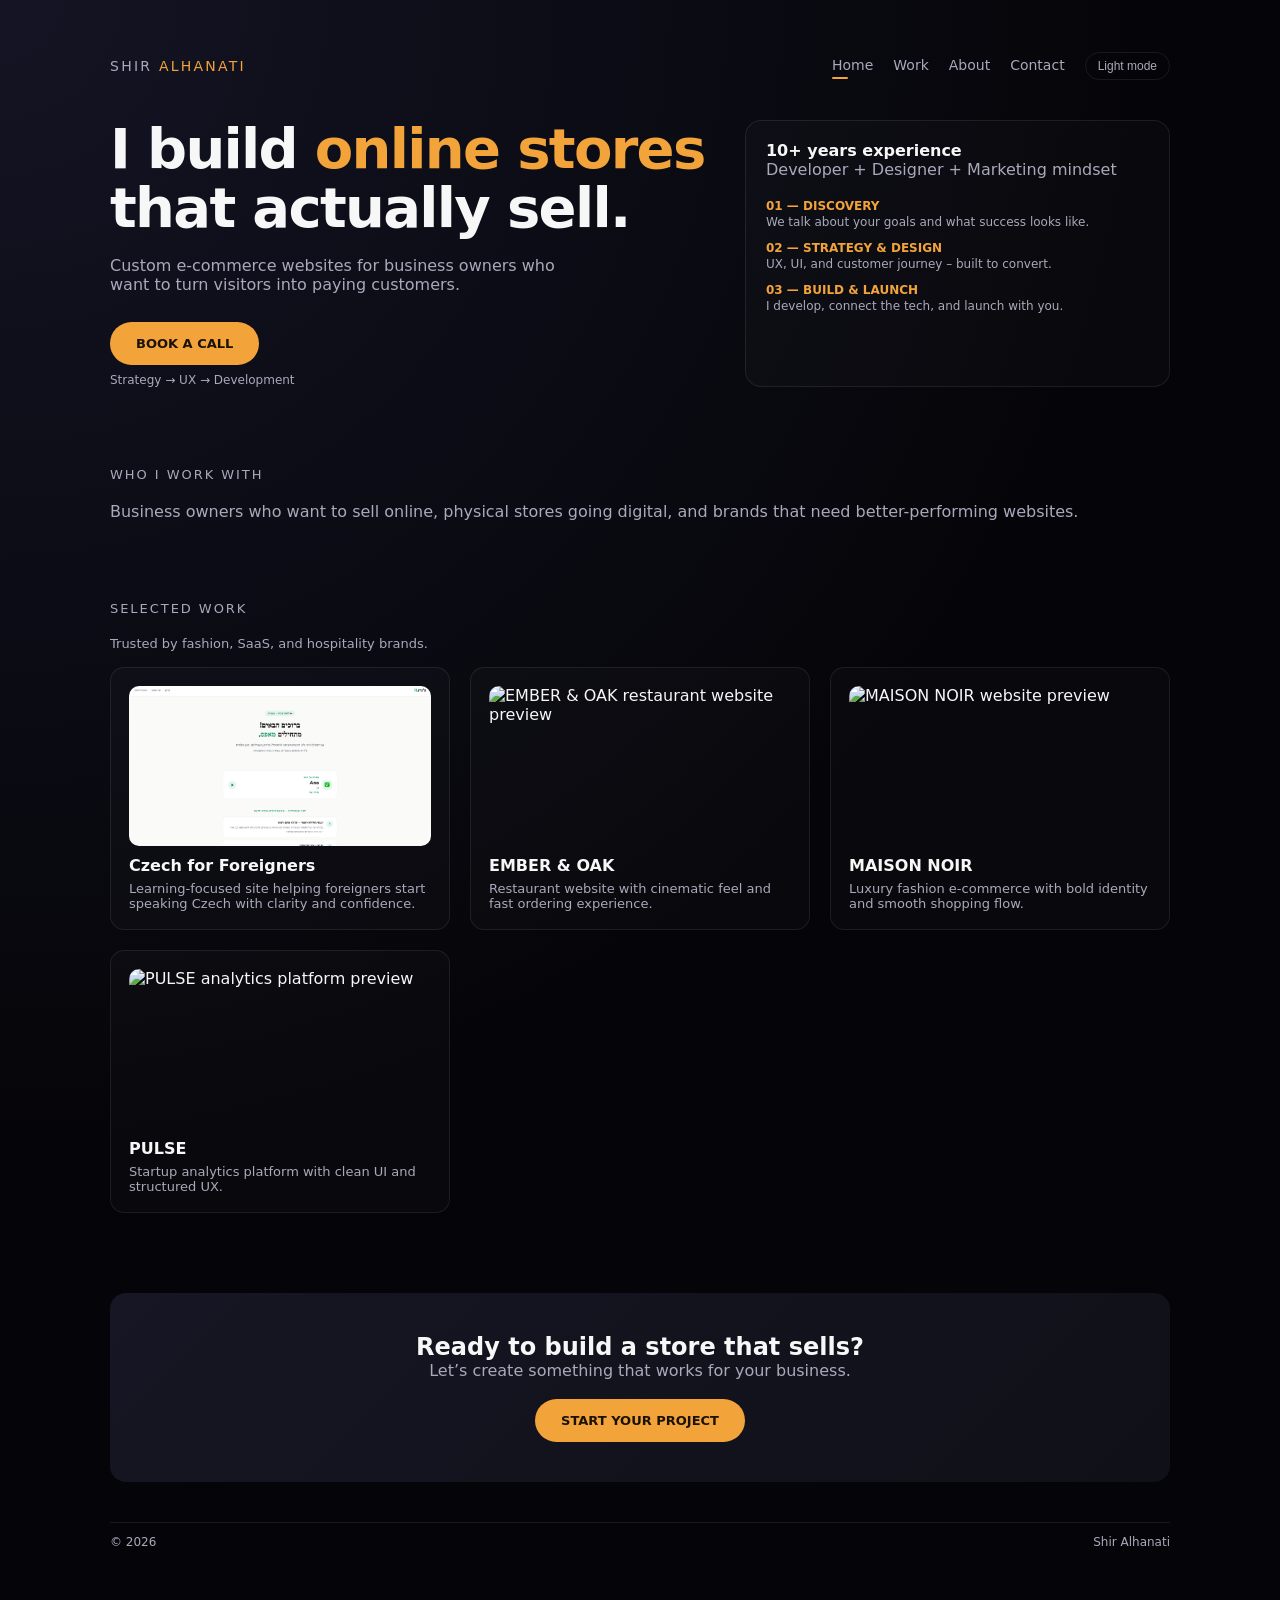
==== commit db68353a: "Update index.html" ====
--- a/index.html
+++ b/index.html
@@ -73,7 +73,7 @@
   </div>
 </section>
 
-<section class="section reveal">
+<section class="section reveal" id="work">
   <div class="section-title">Selected work</div>
   <p class="text-muted" style="margin-bottom:16px; font-size:13px;">
     Trusted by fashion, SaaS, and hospitality brands.
--- a/style.css
+++ b/style.css
@@ -1,14 +1,34 @@
+/* ==========
+   THEME TOKENS
+   ========== */
+
 :root {
-  --color-bg: #fff7ed;
-  --color-surface: #ffedd5;
-  --color-primary: #f97316;
-  --color-blue: #2563eb;
-  --color-accent: #16a34a;
-  --color-text: #1e293b;
-  --color-text-muted: #64748b;
-  --font-main: 'Satoshi', sans-serif;
-  --font-heading: 'Clash Display', sans-serif;
-}
+  --bg: #050509;
+  --bg-gradient: radial-gradient(circle at top left, #141424 0, #050509 55%);
+  --text: #f7f7f7;
+  --muted: #a9a9bb;
+  --accent: #f2a33a;
+  --accent-soft: rgba(242, 163, 58, 0.1);
+  --card-bg: rgba(255, 255, 255, 0.02);
+  --border-subtle: rgba(255, 255, 255, 0.08);
+  --max-width: 1100px;
+}
+
+/* מצב בהיר */
+:root[data-theme="light"] {
+  --bg: #f5f5fa;
+  --bg-gradient: radial-gradient(circle at top left, #ffffff 0, #f5f5fa 55%);
+  --text: #050509;
+  --muted: #55556a;
+  --accent: #c86a16;
+  --accent-soft: rgba(200, 106, 22, 0.08);
+  --card-bg: rgba(255, 255, 255, 0.9);
+  --border-subtle: rgba(0, 0, 0, 0.06);
+}
+
+/* ==========
+   RESET
+   ========== */
 
 * {
   margin: 0;
@@ -16,235 +36,478 @@
   box-sizing: border-box;
 }
 
+/* ==========
+   LAYOUT BASE
+   ========== */
+
 body {
-  background-color: var(--color-bg);
-  color: var(--color-text);
-  font-family: var(--font-main);
-  line-height: 1.6;
-  overflow-x: hidden;
-}
-
-.grid-background {
-  position: fixed;
-  top: 0;
+  font-family: system-ui, -apple-system, BlinkMacSystemFont, "SF Pro Text",
+    "Segoe UI", "Inter", sans-serif;
+  background: var(--bg-gradient);
+  color: var(--text);
+  min-height: 100vh;
+}
+
+.page {
+  width: 100%;
+  max-width: var(--max-width);
+  margin: 0 auto;
+  padding: 32px 20px 80px;
+}
+
+/* ==========
+   HEADER + NAV
+   ========== */
+
+header {
+  width: 100%;
+  padding: 20px 0 0;
+  display: flex;
+  justify-content: center;
+  margin-bottom: 40px;
+}
+
+.nav {
+  width: 100%;
+  max-width: var(--max-width);
+  display: flex;
+  align-items: center;
+  justify-content: space-between;
+  gap: 16px;
+}
+
+.logo {
+  font-size: 14px;
+  letter-spacing: 0.16em;
+  text-transform: uppercase;
+  color: var(--muted);
+  font-weight: 500;
+}
+
+.logo span {
+  color: var(--accent);
+}
+
+.nav-links {
+  display: flex;
+  gap: 20px;
+  align-items: center;
+  font-size: 14px;
+}
+
+.nav-links a {
+  color: var(--muted);
+  text-decoration: none;
+  position: relative;
+  padding-bottom: 2px;
+}
+
+.nav-links a:hover {
+  color: var(--text);
+}
+
+.nav-links a.active::after {
+  content: "";
+  position: absolute;
+  width: 16px;
+  height: 2px;
+  border-radius: 999px;
+  background: var(--accent);
   left: 0;
-  width: 100%;
-  height: 100%;
-  background-image: linear-gradient(var(--color-surface) 1px, transparent 1px),
-    linear-gradient(90deg, var(--color-surface) 1px, transparent 1px);
-  background-size: 50px 50px;
-  opacity: 0.3;
-  z-index: -1;
-}
-
-.header {
-  position: fixed;
-  top: 0;
-  width: 100%;
-  padding: 1.5rem 5%;
-  z-index: 1000;
-  display: flex;
-  justify-content: space-between;
-  align-items: center;
-  background: rgba(255, 247, 237, 0.8);
-  backdrop-filter: blur(10px);
-  border-bottom: 1px solid rgba(0,0,0,0.05);
-}
-
-.logo {
-  font-family: var(--font-heading);
-  font-weight: 700;
-  letter-spacing: 2px;
-  color: var(--color-blue);
-}
-
-#langToggle {
-  background: none;
-  border: 1px solid var(--color-text);
-  color: var(--color-text);
-  padding: 0.5rem 1.2rem;
+  bottom: -4px;
+}
+
+.toggle-btn {
+  border-radius: 999px;
+  border: 1px solid var(--border-subtle);
+  background: transparent;
+  color: var(--muted);
+  padding: 6px 12px;
+  font-size: 12px;
   cursor: pointer;
-  border-radius: 20px;
-  font-weight: 700;
-  transition: all 0.3s ease;
-}
-
-#langToggle:hover {
-  background: var(--color-text);
-  color: white;
-}
+}
+
+/* ==========
+   HOME — HERO SECTION
+   (index.html בלבד)
+   ========== */
 
 .hero {
-  min-height: 100vh;
-  display: flex;
-  align-items: center;
-  padding: 8rem 5% 0 5%;
-  gap: 4rem;
-  max-width: 1400px;
-  margin: 0 auto;
-}
-
-.hero-content {
-  flex: 1.2;
+  display: grid;
+  grid-template-columns: 1.4fr 1fr;
+  gap: 40px;
+  margin-bottom: 80px;
+}
+
+@media (max-width: 768px) {
+  .hero {
+    grid-template-columns: 1fr;
+  }
 }
 
 .hero-title {
-  font-family: var(--font-heading);
-  font-size: clamp(3rem, 10vw, 7rem);
-  line-height: 0.9;
-  margin-bottom: 2rem;
+  font-size: clamp(38px, 6vw, 56px);
+  line-height: 1.05;
+  margin-bottom: 18px;
+  opacity: 0;
+  transform: translateY(20px);
+  animation: fadeUp 0.8s ease forwards;
+}
+
+.accent {
+  color: var(--accent);
+}
+
+.hero-text {
+  color: var(--muted);
+  max-width: 460px;
+  margin-bottom: 28px;
+  opacity: 0;
+  transform: translateY(20px);
+  animation: fadeUp 0.8s ease forwards;
+  animation-delay: 0.2s;
+}
+
+.cta {
+  display: inline-block;
+  padding: 14px 26px;
+  background: var(--accent);
+  color: #1b1206;
+  border-radius: 999px;
+  font-weight: 600;
   text-transform: uppercase;
-}
-
-.hero-title span {
-  display: block;
-}
-
-.hero-title .italic {
-  font-style: italic;
-  font-weight: 400;
-  color: var(--color-primary);
-}
-
-.hero-subtitle {
-  font-size: 1.25rem;
-  color: var(--color-text-muted);
-  max-width: 600px;
-  margin-top: 2rem;
-}
-
-.btn {
-  display: inline-block;
-  margin-top: 3rem;
-  padding: 1.2rem 3rem;
-  background-color: var(--color-primary);
-  color: white;
+  font-size: 13px;
   text-decoration: none;
-  font-weight: 700;
-  letter-spacing: 1px;
-  transition: all 0.3s cubic-bezier(0.4, 0, 0.2, 1);
-  border-radius: 50px;
-}
-
-.btn:hover {
-  transform: translateY(-5px);
-  box-shadow: 0 15px 30px rgba(249, 115, 22, 0.3);
-  background-color: #ea580c;
-}
-
-.hero-image-container {
-  flex: 1;
-  height: 70vh;
-  border-radius: 40px;
+  transition: transform 0.2s ease, box-shadow 0.2s ease, filter 0.2s ease;
+}
+
+.cta:hover {
+  transform: translateY(-3px) scale(1.02);
+  box-shadow: 0 10px 30px rgba(0, 0, 0, 0.5);
+  filter: brightness(1.05);
+}
+
+.text-muted {
+  color: var(--muted);
+}
+
+/* כרטיס צד ב‑HERO אם תרצי לעצב יותר */
+.hero-card {
+  background: var(--card-bg);
+  padding: 20px;
+  border-radius: 16px;
+  border: 1px solid var(--border-subtle);
+}
+
+/* ==========
+   HOME — SECTIONS / GRID / CARDS
+   ========== */
+
+.section {
+  margin-bottom: 80px;
+}
+
+.section-title {
+  font-size: 13px;
+  text-transform: uppercase;
+  letter-spacing: 0.15em;
+  margin-bottom: 20px;
+  color: var(--muted);
+}
+
+.grid {
+  display: grid;
+  gap: 20px;
+}
+
+.grid-3 {
+  grid-template-columns: repeat(3, 1fr);
+}
+
+@media (max-width: 900px) {
+  .grid-3 {
+    grid-template-columns: 1fr 1fr;
+  }
+}
+
+@media (max-width: 600px) {
+  .grid-3 {
+    grid-template-columns: 1fr;
+  }
+}
+
+.card {
+  background: var(--card-bg);
+  padding: 18px;
+  border-radius: 14px;
+  border: 1px solid var(--border-subtle);
+  transition: transform 0.2s ease, border 0.2s ease, box-shadow 0.2s ease;
   overflow: hidden;
-  box-shadow: 20px 20px 60px rgba(0,0,0,0.1);
-  border: 8px solid white;
-}
-
-.hero-image-container img {
-  width: 100%;
-  height: 100%;
-  object-fit: cover;
-}
-
-section {
-  padding: 10rem 5%;
-  max-width: 1400px;
-  margin: 0 auto;
-}
-
-.section-tag {
-  color: var(--color-accent);
-  text-transform: uppercase;
-  letter-spacing: 4px;
-  font-size: 0.9rem;
-  font-weight: 800;
-  margin-bottom: 1.5rem;
-  display: inline-block;
-  border-bottom: 2px solid var(--color-accent);
-}
-
-.section-title {
-  font-family: var(--font-heading);
-  font-size: clamp(2.5rem, 6vw, 4.5rem);
-  margin-bottom: 5rem;
-}
-
-.projects-grid {
-  display: grid;
-  grid-template-columns: repeat(auto-fit, minmax(450px, 1fr));
-  gap: 4rem;
-}
-
-.project-card {
   text-decoration: none;
   color: inherit;
+}
+
+.card:hover {
+  transform: translateY(-6px) scale(1.02);
+  border: 1px solid rgba(255, 255, 255, 0.2);
+  box-shadow: 0 18px 40px rgba(0, 0, 0, 0.55);
+}
+
+.project-image {
+  width: 100%;
+  height: 160px;
+  object-fit: cover;
+  border-radius: 10px;
   display: block;
-}
-
-.project-img {
-  aspect-ratio: 16/9;
-  background-color: white;
-  margin-bottom: 2rem;
-  border-radius: 30px;
-  transition: all 0.6s cubic-bezier(0.23, 1, 0.32, 1);
-  box-shadow: 0 10px 30px rgba(0,0,0,0.05);
-  border: 1px solid rgba(0,0,0,0.05);
-}
-
-.project-card:hover .project-img {
-  transform: translateY(-15px);
-  box-shadow: 0 30px 60px rgba(0,0,0,0.1);
-  border-color: var(--color-blue);
+  margin-bottom: 10px;
+  transition: transform 0.25s ease;
+}
+
+.card:hover .project-image {
+  transform: scale(1.05) translateY(-2px);
 }
 
 .project-title {
-  font-family: var(--font-heading);
-  font-size: 2rem;
-  margin-bottom: 0.5rem;
-}
-
-.project-card p {
-  color: var(--color-text-muted);
-  font-size: 1.1rem;
-}
-
-.fade-in {
+  font-weight: 600;
+  margin-bottom: 6px;
+}
+
+.project-desc {
+  font-size: 13px;
+  color: var(--muted);
+}
+
+/* CTA section בתחתית הדף הראשי */
+
+.cta-section {
+  text-align: center;
+  padding: 40px;
+  border-radius: 16px;
+  background: linear-gradient(135deg, #161624, #101018);
+}
+
+:root[data-theme="light"] .cta-section {
+  background: linear-gradient(135deg, #ffffff, #e5e7f0);
+}
+
+/* ==========
+   ABOUT PAGE BLOCKS
+   (מחלקות שקיימות ב‑about.html)
+   ========== */
+
+.tag {
+  display: inline-flex;
+  align-items: center;
+  gap: 6px;
+  font-size: 11px;
+  text-transform: uppercase;
+  letter-spacing: 0.16em;
+  color: var(--muted);
+  padding: 4px 10px;
+  border-radius: 999px;
+  background: rgba(255, 255, 255, 0.03);
+  border: 1px solid var(--border-subtle);
+  margin-bottom: 16px;
+}
+
+.tag-dot {
+  width: 6px;
+  height: 6px;
+  border-radius: 999px;
+  background: var(--accent);
+}
+
+h1 {
+  font-size: clamp(36px, 4vw, 44px);
+  letter-spacing: -0.03em;
+  margin-bottom: 16px;
+}
+
+.intro {
+  max-width: 640px;
+  font-size: 16px;
+  line-height: 1.6;
+  color: var(--muted);
+  margin-bottom: 32px;
+}
+
+.layout {
+  display: grid;
+  grid-template-columns: minmax(0, 1.4fr) minmax(0, 1fr);
+  gap: 32px;
+  margin-top: 16px;
+}
+
+@media (max-width: 768px) {
+  .layout {
+    grid-template-columns: 1fr;
+  }
+
+  header {
+    margin-bottom: 24px;
+  }
+}
+
+.section-about {
+  padding: 20px 20px 18px;
+  border-radius: 20px;
+  border: 1px solid var(--border-subtle);
+  background: var(--card-bg);
+}
+
+.section-title-small {
+  font-size: 13px;
+  text-transform: uppercase;
+  letter-spacing: 0.18em;
+  color: var(--muted);
+  margin-bottom: 14px;
+}
+
+.section-body {
+  font-size: 14px;
+  line-height: 1.7;
+  color: var(--muted);
+}
+
+.section-body strong {
+  color: var(--text);
+  font-weight: 500;
+}
+
+.pill-list {
+  display: flex;
+  flex-wrap: wrap;
+  gap: 8px;
+  margin-top: 12px;
+}
+
+.pill {
+  font-size: 11px;
+  padding: 4px 10px;
+  border-radius: 999px;
+  background: var(--accent-soft);
+  color: var(--accent);
+  border: 1px solid rgba(242, 163, 58, 0.28);
+}
+
+.value-list {
+  display: flex;
+  flex-direction: column;
+  gap: 14px;
+}
+
+.value-item-title {
+  font-size: 13px;
+  font-weight: 500;
+  color: var(--text);
+  margin-bottom: 2px;
+}
+
+.muted-small {
+  font-size: 12px;
+  color: var(--muted);
+  margin-top: 8px;
+}
+
+.steps {
+  display: flex;
+  flex-direction: column;
+  gap: 14px;
+}
+
+.step-label {
+  font-size: 11px;
+  letter-spacing: 0.16em;
+  text-transform: uppercase;
+  color: var(--muted);
+  margin-bottom: 2px;
+}
+
+.step-title {
+  font-size: 14px;
+  font-weight: 500;
+  color: var(--text);
+  margin-bottom: 2px;
+}
+
+/* CTA box בתוך about */
+
+.cta-box {
+  margin-top: 24px;
+  padding: 18px 18px 16px;
+  border-radius: 18px;
+  border: 1px dashed var(--border-subtle);
+  background: linear-gradient(
+    135deg,
+    rgba(242, 163, 58, 0.05),
+    rgba(242, 163, 58, 0)
+  );
+}
+
+.cta-title {
+  font-size: 15px;
+  font-weight: 500;
+  margin-bottom: 6px;
+}
+
+.cta-text {
+  font-size: 13px;
+  color: var(--muted);
+  margin-bottom: 10px;
+}
+
+.cta-btn {
+  display: inline-flex;
+  align-items: center;
+  justify-content: center;
+  gap: 6px;
+  font-size: 13px;
+  padding: 7px 14px;
+  border-radius: 999px;
+  border: 1px solid rgba(0, 0, 0, 0.6);
+  background: var(--accent);
+  color: #1b1206;
+  text-decoration: none;
+  cursor: pointer;
+}
+
+.cta-btn:hover {
+  filter: brightness(1.05);
+}
+
+/* ==========
+   FOOTER
+   ========== */
+
+footer {
+  width: 100%;
+  font-size: 12px;
+  color: var(--muted);
+  display: flex;
+  justify-content: space-between;
+  border-top: 1px solid var(--border-subtle);
+  padding-top: 12px;
+  margin-top: 40px;
+}
+
+/* ==========
+   ANIMATIONS
+   ========== */
+
+@keyframes fadeUp {
+  to {
+    opacity: 1;
+    transform: translateY(0);
+  }
+}
+
+.reveal {
   opacity: 0;
-  animation: fadeIn 1.5s cubic-bezier(0.2, 0.8, 0.2, 1) forwards;
-}
-
-@keyframes fadeIn {
-  from { opacity: 0; transform: translateY(40px); }
-  to { opacity: 1; transform: translateY(0); }
-}
-
-@media (max-width: 1024px) {
-  .hero {
-    flex-direction: column-reverse;
-    text-align: center;
-    padding-top: 10rem;
-    height: auto;
-  }
-  .hero-subtitle {
-    margin: 2rem auto;
-  }
-  .hero-image-container {
-    width: 100%;
-    height: 50vh;
-  }
-}
-
-[dir="rtl"] .hero-title .italic {
-  display: inline-block;
-}
-
-[dir="rtl"] .hero {
-  flex-direction: row-reverse;
-}
-
-@media (max-width: 1024px) {
-  [dir="rtl"] .hero {
-    flex-direction: column-reverse;
-  }
-}
+  transform: translateY(20px);
+  transition: all 0.6s ease;
+}
+
+.reveal.active {
+  opacity: 1;
+  transform: translateY(0);
+}
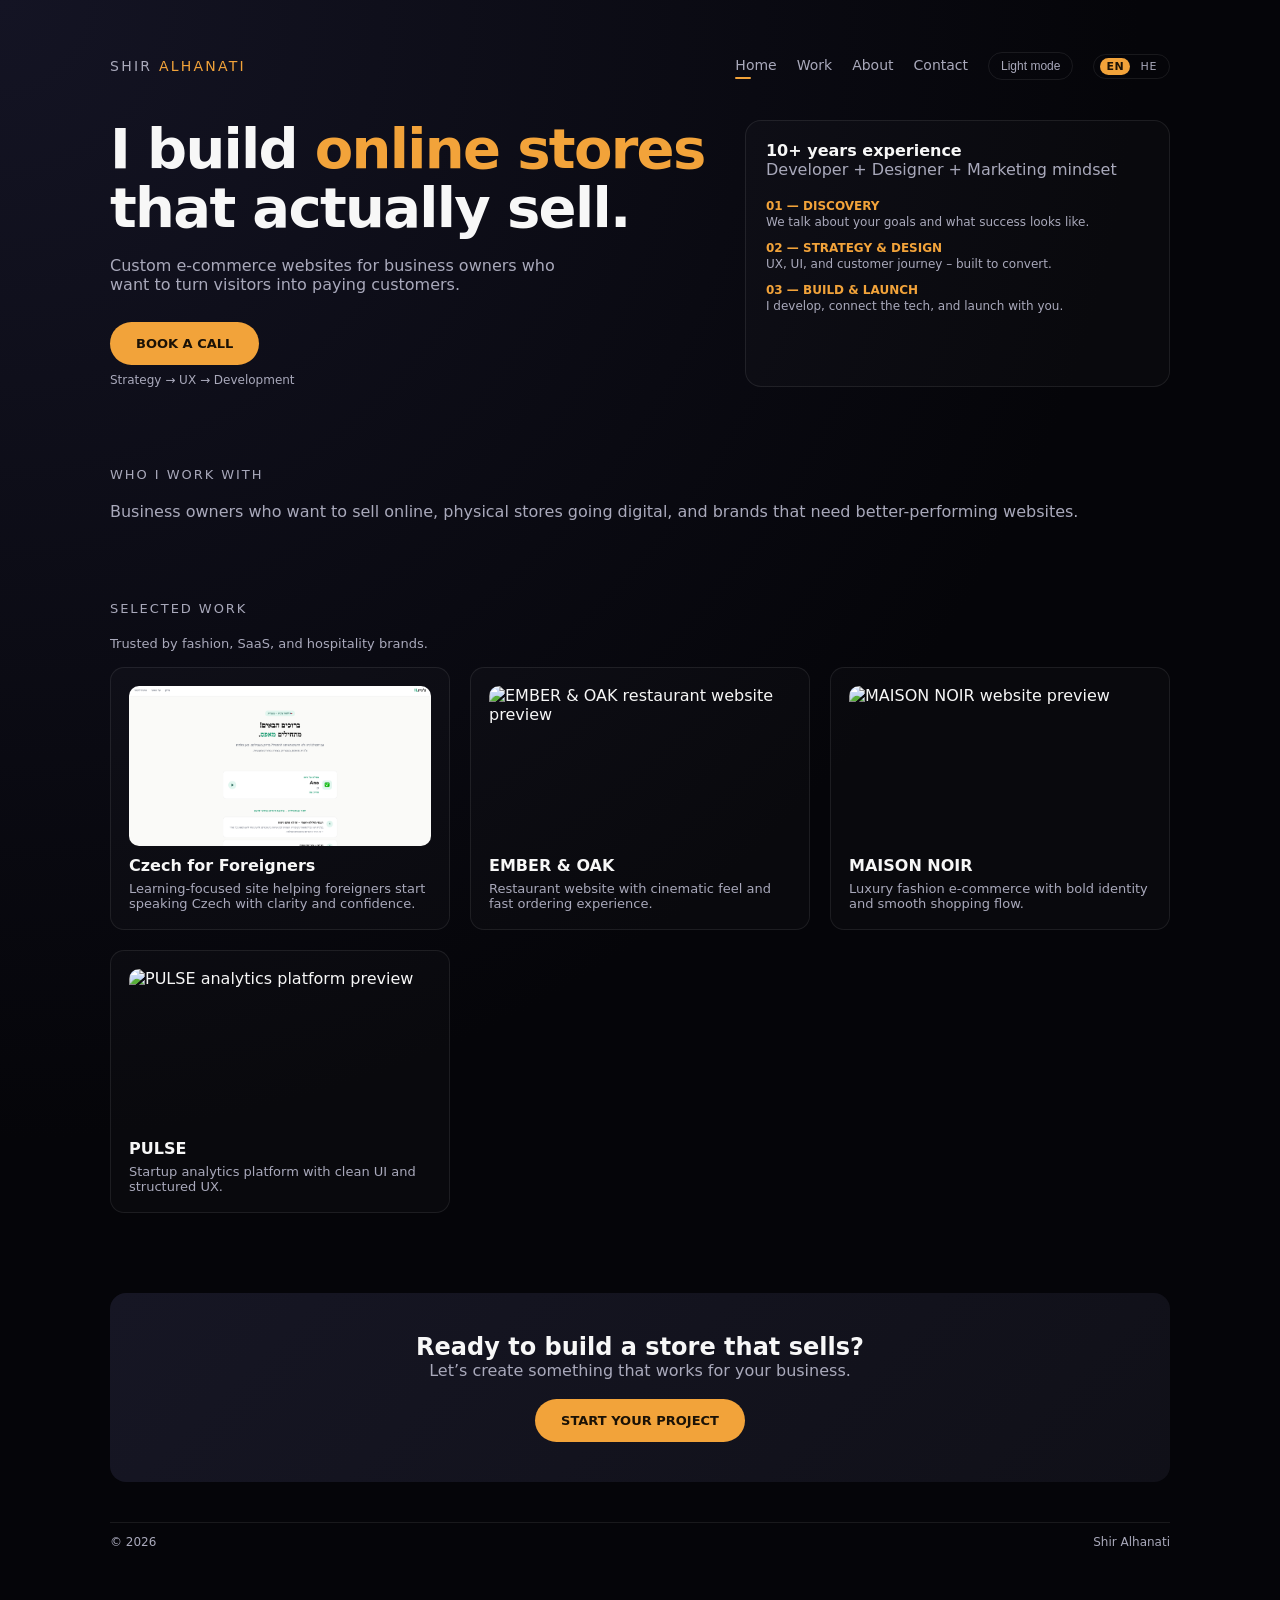
==== commit 75f798df: "Add Hebrew version with RTL support and EN/HE language toggle" ====
--- a/index.html
+++ b/index.html
@@ -22,6 +22,10 @@
       <a href="/about.html">About</a>
       <a href="mailto:shiralhanati@icloud.com?subject=Start%20a%20project">Contact</a>
       <button class="toggle-btn" id="themeToggle">Dark mode</button>
+      <div class="lang-toggle">
+        <span class="lang-btn lang-active">EN</span>
+        <a href="/index.he.html" class="lang-btn">HE</a>
+      </div>
     </div>
   </nav>
 </header>
--- a/style.css
+++ b/style.css
@@ -491,6 +491,64 @@
 }
 
 /* ==========
+   LANGUAGE TOGGLE
+   ========== */
+
+.lang-toggle {
+  display: flex;
+  align-items: center;
+  gap: 4px;
+  border: 1px solid var(--border-subtle);
+  border-radius: 999px;
+  padding: 3px 6px;
+  font-size: 11px;
+  letter-spacing: 0.06em;
+}
+
+.lang-btn {
+  padding: 2px 6px;
+  border-radius: 999px;
+  color: var(--muted);
+  text-decoration: none;
+  font-weight: 500;
+  transition: color 0.2s ease, background 0.2s ease;
+}
+
+.lang-btn:hover {
+  color: var(--text);
+}
+
+.lang-active {
+  background: var(--accent);
+  color: #1b1206 !important;
+  font-weight: 600;
+}
+
+/* ==========
+   RTL SUPPORT (Hebrew)
+   ========== */
+
+[dir="rtl"] .nav-links a.active::after {
+  left: auto;
+  right: 0;
+}
+
+[dir="rtl"] .hero-text {
+  direction: rtl;
+}
+
+[dir="rtl"] .section-body,
+[dir="rtl"] .intro,
+[dir="rtl"] .cta-text {
+  direction: rtl;
+  text-align: right;
+}
+
+[dir="rtl"] footer {
+  direction: rtl;
+}
+
+/* ==========
    ANIMATIONS
    ========== */
 
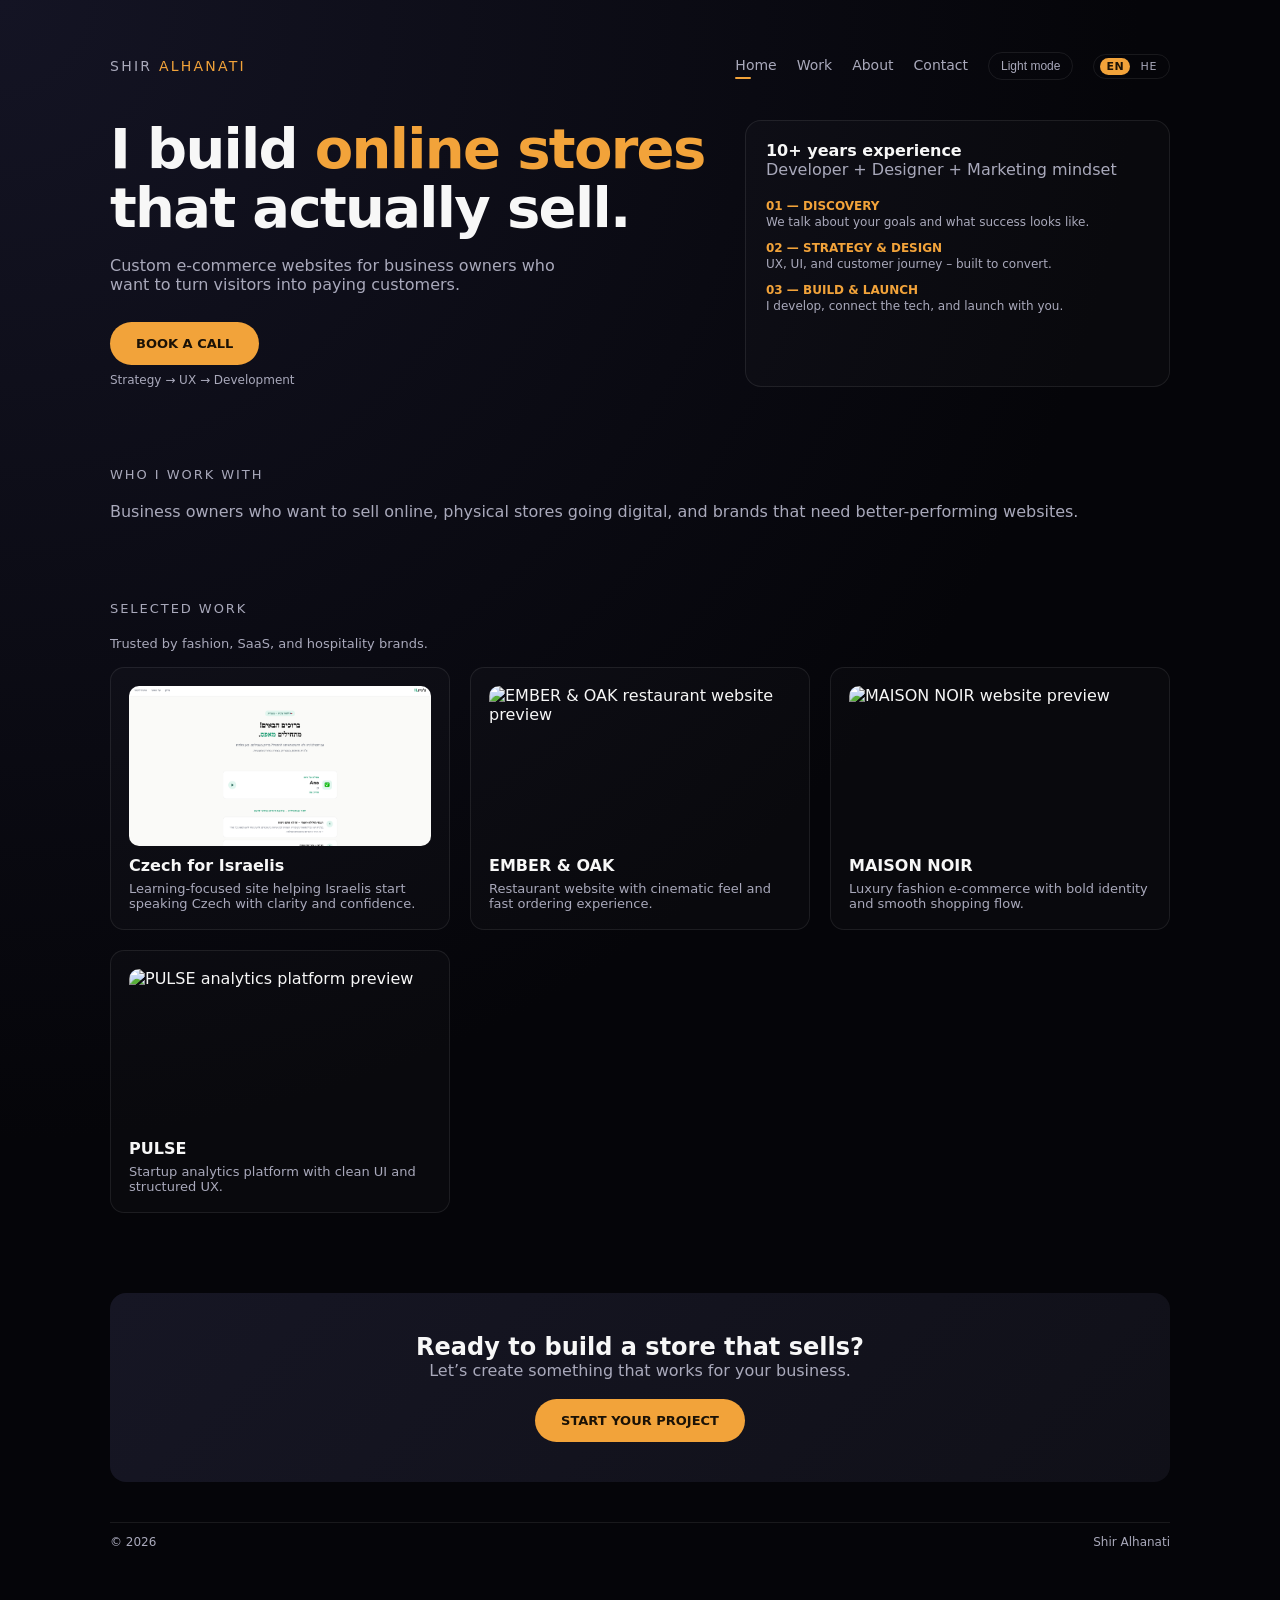
==== commit 62136fdc: "Update index.html" ====
--- a/index.html
+++ b/index.html
@@ -84,13 +84,13 @@
   </p>
 
   <div class="grid grid-3">
-    <a class="card" href="https://czech-for-foreigners.netlify.app/" target="_blank">
+    <a class="card" href="https://czechforisraelis.cz/" target="_blank">
       <img class="project-image"
            src="assets/czech-for-foreigners-screenshot.png"
-           alt="Czech for Foreigners website preview">
-      <div class="project-title">Czech for Foreigners</div>
+           alt="Czech for Israelis website preview">
+      <div class="project-title">Czech for Israelis</div>
       <div class="project-desc">
-        Learning-focused site helping foreigners start speaking Czech with clarity and confidence.
+        Learning-focused site helping Israelis start speaking Czech with clarity and confidence.
       </div>
     </a>
 
